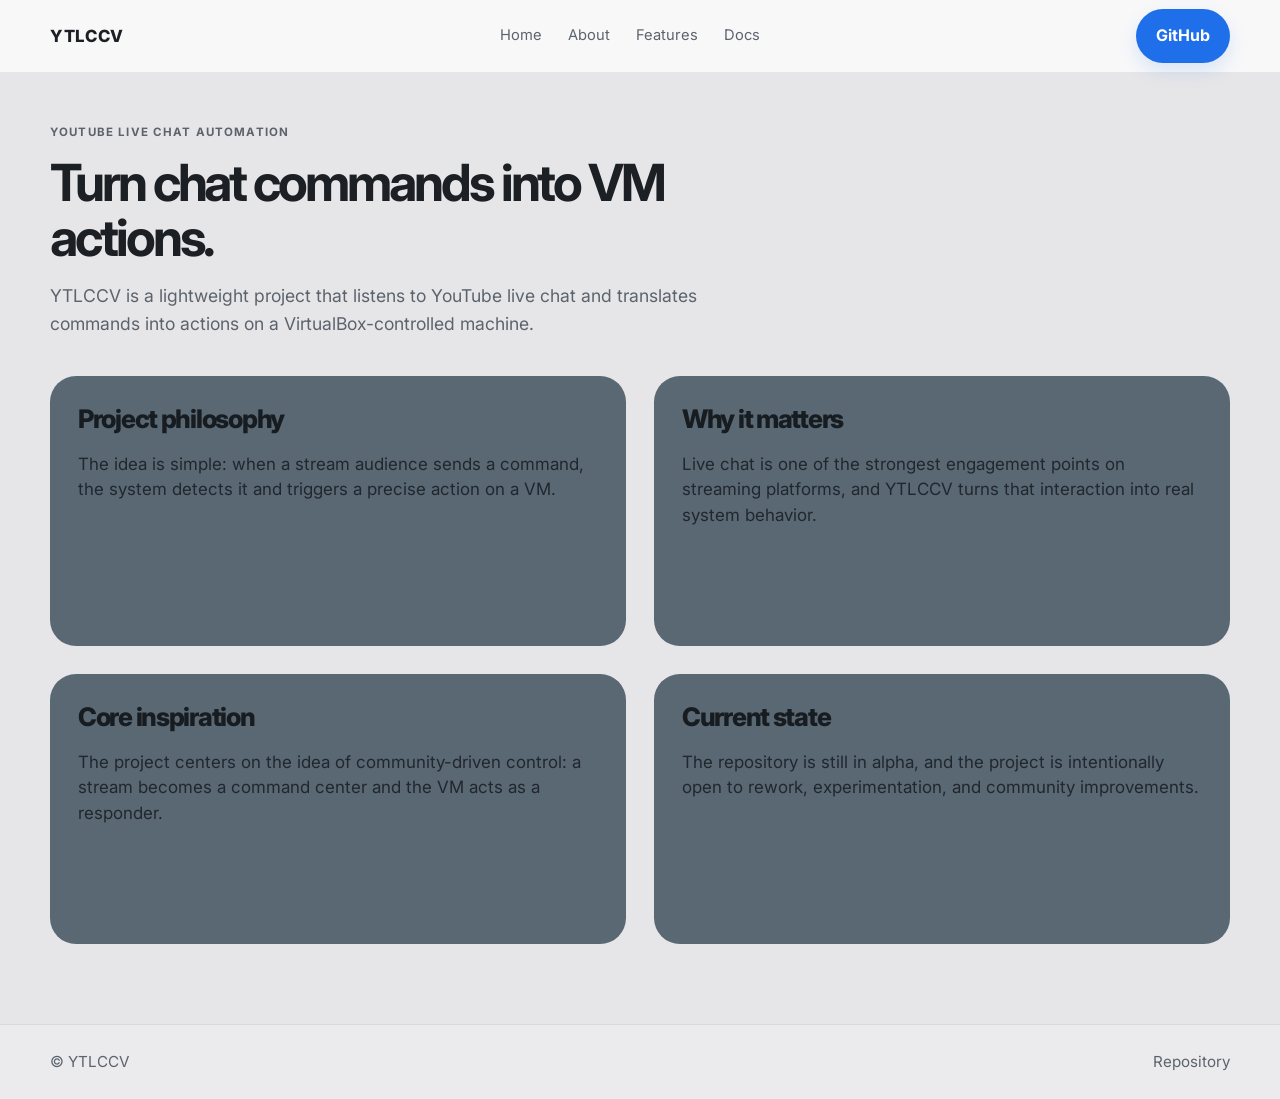
==== index.html @ c284165e "Creating base website structure with HTML, CSS, and JavaScript files." ====
<!DOCTYPE html>
<html lang="en">
  <head>
    <meta charset="UTF-8" />
    <meta name="viewport" content="width=device-width, initial-scale=1.0" />
    <meta name="description" content="YTLCCV turns YouTube live chat commands into actions on a VirtualBox-powered virtual machine." />
    <title>YTLCCV</title>
    <link rel="preconnect" href="https://fonts.googleapis.com" />
    <link rel="preconnect" href="https://fonts.gstatic.com" crossorigin />
    <link href="https://fonts.googleapis.com/css2?family=Inter:wght@400;500;600;700;800&display=swap" rel="stylesheet" />
    <link rel="stylesheet" href="styles.css" />
  </head>
  <body>
    <header class="site-header">
      <div class="container nav">
        <div class="brand">YTLCCV</div>
        <nav class="nav-links" aria-label="Main navigation">
          <a href="index.html">Home</a>
          <a href="about.html">About</a>
          <a href="features.html">Features</a>
          <a href="docs.html">Docs</a>
        </nav>
        <a class="button button-primary" href="https://github.com/devffin/youtube-live-chat-commands-to-virtualbox-control" target="_blank" rel="noreferrer">GitHub</a>
      </div>
    </header>

    <main class="page-shell">
      <section class="container intro-block">
        <p class="eyebrow">YouTube live chat automation</p>
        <h1>Turn chat commands into VM actions.</h1>
        <p class="lead">
          YTLCCV is a lightweight project that listens to YouTube live chat and translates commands into actions on a VirtualBox-controlled machine.
        </p>
      </section>

      <section class="container card-grid" aria-label="Project overview">
        <article class="feature-card">
          <h3>Project philosophy</h3>
          <p>
            The idea is simple: when a stream audience sends a command, the system detects it and triggers a precise action on a VM.
          </p>
        </article>

        <article class="feature-card">
          <h3>Why it matters</h3>
          <p>
            Live chat is one of the strongest engagement points on streaming platforms, and YTLCCV turns that interaction into real system behavior.
          </p>
        </article>

        <article class="feature-card">
          <h3>Core inspiration</h3>
          <p>
            The project centers on the idea of community-driven control: a stream becomes a command center and the VM acts as a responder.
          </p>
        </article>

        <article class="feature-card">
          <h3>Current state</h3>
          <p>
            The repository is still in alpha, and the project is intentionally open to rework, experimentation, and community improvements.
          </p>
        </article>
      </section>
    </main>

    <footer class="site-footer">
      <div class="container footer-inner">
        <p>© <span id="year"></span> YTLCCV</p>
        <a href="https://github.com/devffin/youtube-live-chat-commands-to-virtualbox-control" target="_blank" rel="noreferrer">Repository</a>
      </div>
    </footer>

    <script src="script.js"></script>
  </body>
</html>
---- styles.css ----
:root {
  --bg: #e6e6e8;
  --bg-soft: #f1f2f4;
  --surface: #fafafa;
  --card: #5a6874;
  --card-text: rgba(18, 23, 27, 0.94);
  --text: #1c1f23;
  --muted: #5c636d;
  --line: rgba(15, 23, 42, 0.08);
  --primary: #1f6feb;
  --primary-strong: #185ed0;
  --shadow: 0 12px 24px rgba(17, 24, 39, 0.06);
}

* {
  box-sizing: border-box;
}

html {
  scroll-behavior: smooth;
}

body {
  margin: 0;
  font-family: "Inter", sans-serif;
  background: var(--bg);
  color: var(--text);
  line-height: 1.6;
}

a {
  color: inherit;
  text-decoration: none;
}

img {
  display: block;
  max-width: 100%;
}

.container {
  width: min(1180px, calc(100% - 32px));
  margin: 0 auto;
}

.site-header {
  position: sticky;
  top: 0;
  z-index: 5;
  background: rgba(255, 255, 255, 0.72);
  border-bottom: 1px solid var(--line);
  backdrop-filter: blur(10px);
}

.muted-header {
  background: rgba(255, 255, 255, 0.74);
}

.nav {
  display: flex;
  align-items: center;
  justify-content: space-between;
  min-height: 72px;
  gap: 20px;
}

.brand {
  font-weight: 800;
  font-size: 1.05rem;
  letter-spacing: 0.04em;
}

.nav-links {
  display: flex;
  align-items: center;
  gap: 26px;
  color: var(--muted);
  font-size: 0.92rem;
}

.nav-links a:hover,
.nav-links a:focus-visible {
  color: var(--text);
}

.button {
  display: inline-flex;
  align-items: center;
  justify-content: center;
  border-radius: 999px;
  padding: 0.8rem 1.2rem;
  border: 1px solid transparent;
  font-weight: 700;
  transition: transform 0.2s ease;
}

.button:hover,
.button:focus-visible {
  transform: translateY(-1px);
}

.button-primary {
  background: var(--primary);
  color: #fff;
  box-shadow: 0 8px 18px rgba(31, 111, 235, 0.15);
}

.page-shell {
  padding: 42px 0 80px;
}

.intro-block {
  padding: 8px 0 18px;
}

.eyebrow {
  margin: 0 0 14px;
  color: var(--muted);
  text-transform: uppercase;
  letter-spacing: 0.1em;
  font-size: 0.72rem;
  font-weight: 700;
}

h1 {
  margin: 0;
  font-size: clamp(2.3rem, 4vw, 3.8rem);
  line-height: 1.06;
  letter-spacing: -0.06em;
  max-width: 760px;
}

.lead {
  margin: 18px 0 0;
  max-width: 740px;
  color: var(--muted);
  font-size: 1.1rem;
}

.card-grid,
.about-grid {
  display: grid;
  grid-template-columns: repeat(2, minmax(0, 1fr));
  gap: 28px 28px;
  margin-top: 20px;
}

.feature-card {
  background: var(--card);
  border-radius: 26px;
  min-height: 270px;
  padding: 28px 28px 22px;
  box-shadow: none;
  display: flex;
  flex-direction: column;
  justify-content: flex-start;
}

.feature-card-strong {
  min-height: 300px;
}

.feature-card h3 {
  margin: 0 0 18px;
  font-size: clamp(1.6rem, 2vw, 2rem);
  line-height: 1.15;
  letter-spacing: -0.05em;
  color: var(--card-text);
  font-weight: 800;
}

.feature-card p {
  margin: 0;
  color: rgba(18, 23, 27, 0.8);
  font-size: 1.06rem;
  line-height: 1.5;
}

.site-footer {
  border-top: 1px solid var(--line);
  background: rgba(255, 255, 255, 0.2);
}

.footer-inner {
  min-height: 74px;
  display: flex;
  align-items: center;
  justify-content: space-between;
  gap: 16px;
  color: var(--muted);
  font-size: 0.95rem;
}

@media (max-width: 820px) {
  .nav {
    flex-wrap: wrap;
    justify-content: center;
    padding: 18px 0;
  }

  .nav-links {
    order: 3;
    width: 100%;
    justify-content: center;
    flex-wrap: wrap;
  }

  .card-grid,
  .about-grid {
    grid-template-columns: 1fr;
  }

  .feature-card {
    min-height: initial;
  }

  .footer-inner {
    flex-direction: column;
    justify-content: center;
    padding: 18px 0;
  }
}
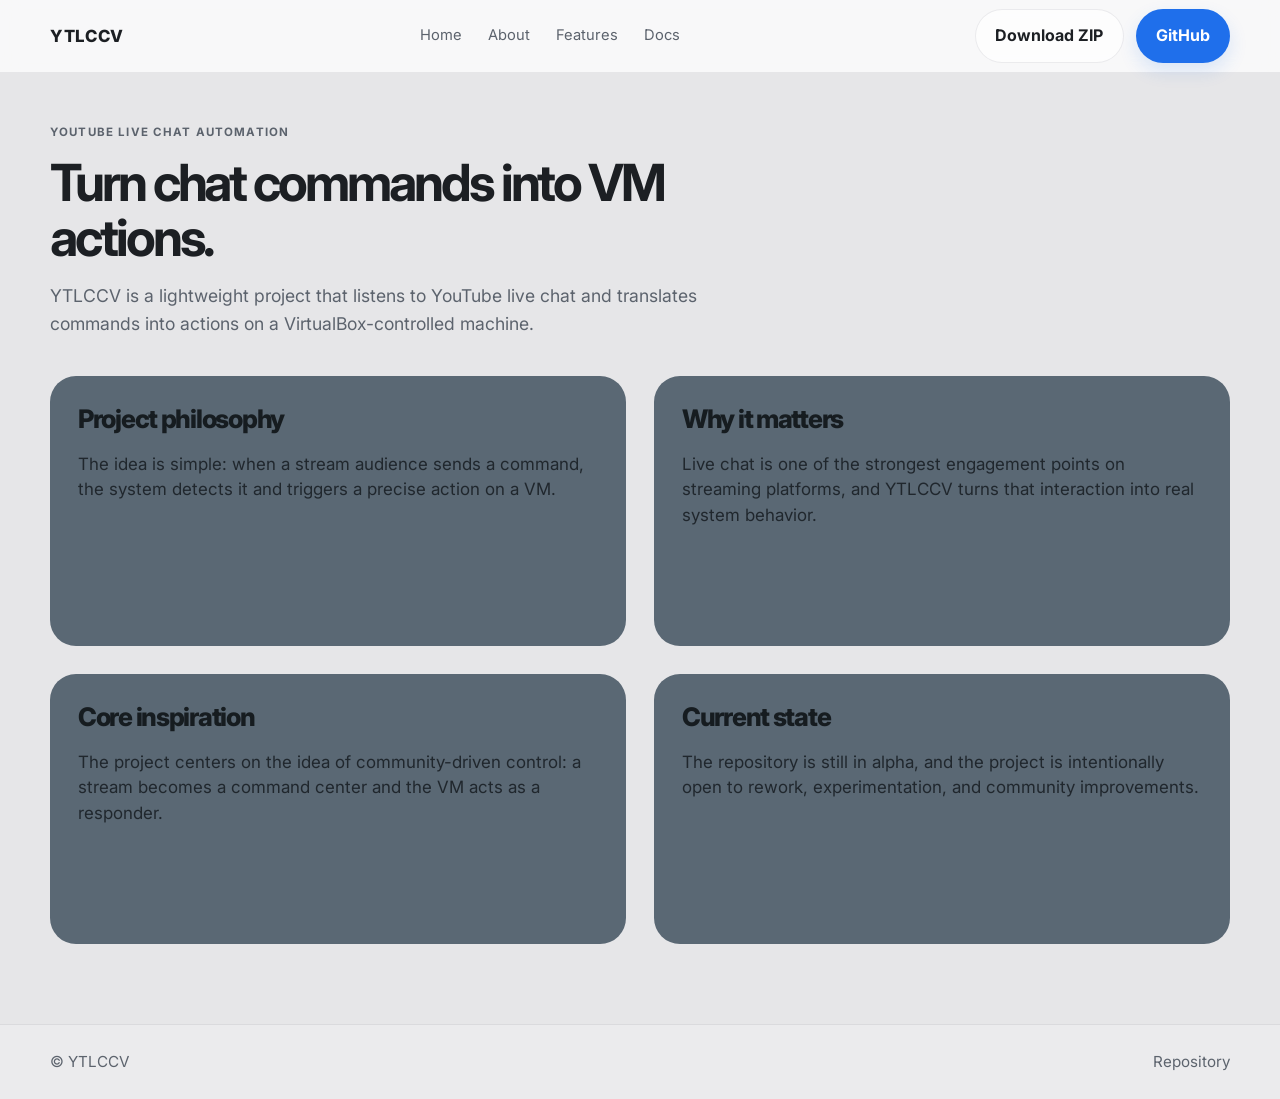
==== commit f70035b4: "Added a button to download the zip file of the project." ====
--- a/index.html
+++ b/index.html
@@ -20,7 +20,10 @@
           <a href="features.html">Features</a>
           <a href="docs.html">Docs</a>
         </nav>
-        <a class="button button-primary" href="https://github.com/devffin/youtube-live-chat-commands-to-virtualbox-control" target="_blank" rel="noreferrer">GitHub</a>
+        <div class="header-actions">
+          <a class="button button-secondary" href="https://github.com/devffin/youtube-live-chat-commands-to-virtualbox-control/archive/refs/heads/main.zip" download="ytlccv-source.zip" target="_blank" rel="noreferrer">Download ZIP</a>
+          <a class="button button-primary" href="https://github.com/devffin/youtube-live-chat-commands-to-virtualbox-control" target="_blank" rel="noreferrer">GitHub</a>
+        </div>
       </div>
     </header>
 
--- a/styles.css
+++ b/styles.css
@@ -99,10 +99,22 @@
   transform: translateY(-1px);
 }
 
+.header-actions {
+  display: flex;
+  align-items: center;
+  gap: 12px;
+}
+
 .button-primary {
   background: var(--primary);
   color: #fff;
   box-shadow: 0 8px 18px rgba(31, 111, 235, 0.15);
+}
+
+.button-secondary {
+  background: rgba(255, 255, 255, 0.7);
+  color: var(--text);
+  border-color: var(--line);
 }
 
 .page-shell {
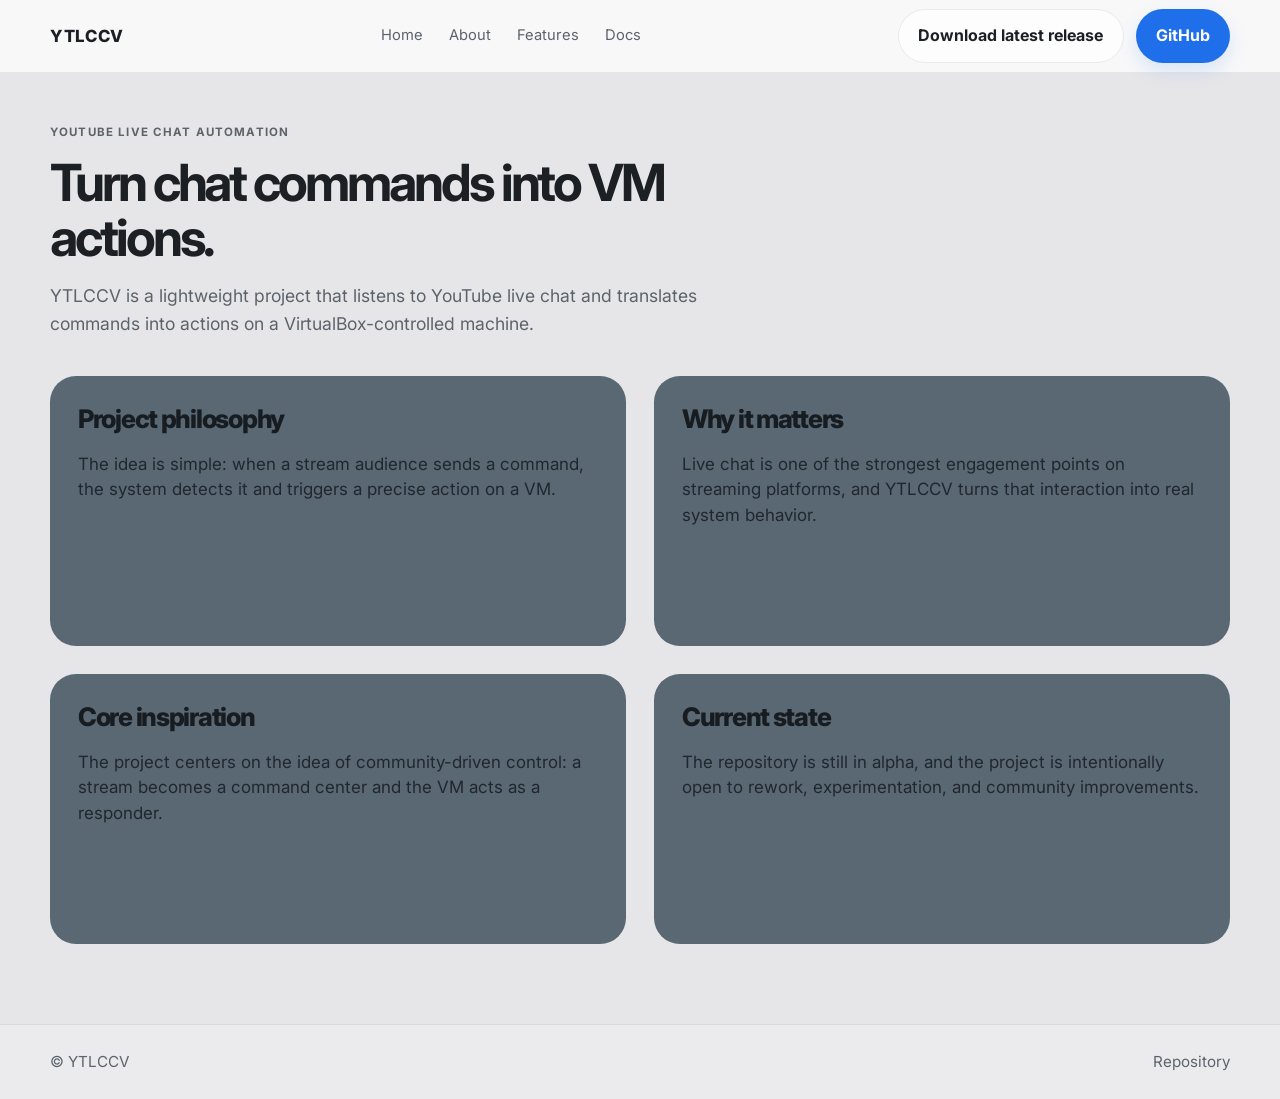
==== commit d0e66cef: "Make function properly download latest release instead of main branch zip file." ====
--- a/index.html
+++ b/index.html
@@ -21,7 +21,7 @@
           <a href="docs.html">Docs</a>
         </nav>
         <div class="header-actions">
-          <a class="button button-secondary" href="https://github.com/devffin/youtube-live-chat-commands-to-virtualbox-control/archive/refs/heads/main.zip" download="ytlccv-source.zip" target="_blank" rel="noreferrer">Download ZIP</a>
+          <a class="button button-secondary" href="https://github.com/devffin/youtube-live-chat-commands-to-virtualbox-control/archive/refs/tags/v0.1.1.zip" download="ytlccv-v0.1.1-source.zip" target="_blank" rel="noreferrer">Download latest release</a>
           <a class="button button-primary" href="https://github.com/devffin/youtube-live-chat-commands-to-virtualbox-control" target="_blank" rel="noreferrer">GitHub</a>
         </div>
       </div>
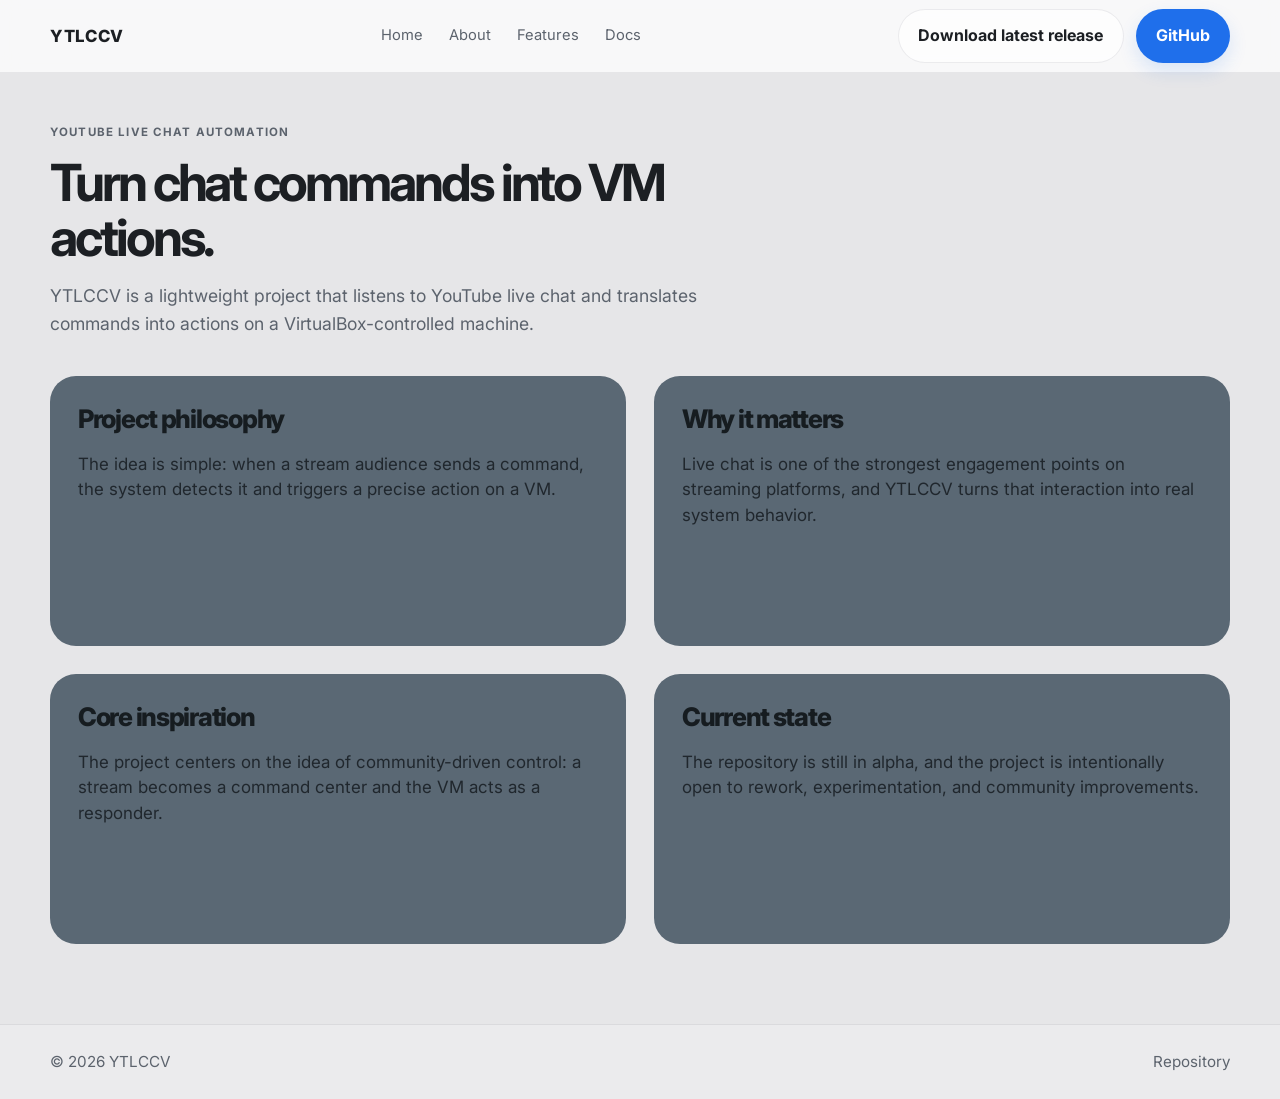
==== commit 30f929b9: "Modified download.html to update the PowerShell command for downloading the script. The new command " ====
--- a/index.html
+++ b/index.html
@@ -21,7 +21,7 @@
           <a href="docs.html">Docs</a>
         </nav>
         <div class="header-actions">
-          <a class="button button-secondary" href="https://github.com/devffin/youtube-live-chat-commands-to-virtualbox-control/archive/refs/tags/v0.1.1.zip" download="ytlccv-v0.1.1-source.zip" target="_blank" rel="noreferrer">Download latest release</a>
+          <a class="button button-secondary" href="download.html">Download latest release</a>
           <a class="button button-primary" href="https://github.com/devffin/youtube-live-chat-commands-to-virtualbox-control" target="_blank" rel="noreferrer">GitHub</a>
         </div>
       </div>
--- a/styles.css
+++ b/styles.css
@@ -149,6 +149,58 @@
   font-size: 1.1rem;
 }
 
+.download-panel {
+  margin-top: 28px;
+  overflow: hidden;
+  border-radius: 18px;
+  background: #20252b;
+  color: #f4f6f8;
+  box-shadow: var(--shadow);
+}
+
+.command-header {
+  display: flex;
+  align-items: center;
+  justify-content: space-between;
+  gap: 16px;
+  padding: 14px 18px;
+  border-bottom: 1px solid rgba(255, 255, 255, 0.12);
+  color: #b8c0c9;
+  font-size: 0.85rem;
+  font-weight: 700;
+}
+
+.copy-button {
+  border: 1px solid rgba(255, 255, 255, 0.2);
+  border-radius: 6px;
+  padding: 0.45rem 0.7rem;
+  background: transparent;
+  color: #f4f6f8;
+  cursor: pointer;
+  font: inherit;
+}
+
+.copy-button:hover,
+.copy-button:focus-visible {
+  background: rgba(255, 255, 255, 0.1);
+}
+
+.download-panel pre {
+  margin: 0;
+  overflow-x: auto;
+  padding: 24px 18px 10px;
+  font: 0.94rem/1.7 "SFMono-Regular", Consolas, "Liberation Mono", monospace;
+  white-space: pre-wrap;
+  overflow-wrap: anywhere;
+}
+
+.command-note {
+  margin: 0;
+  padding: 0 18px 20px;
+  color: #aeb7c1;
+  font-size: 0.9rem;
+}
+
 .card-grid,
 .about-grid {
   display: grid;
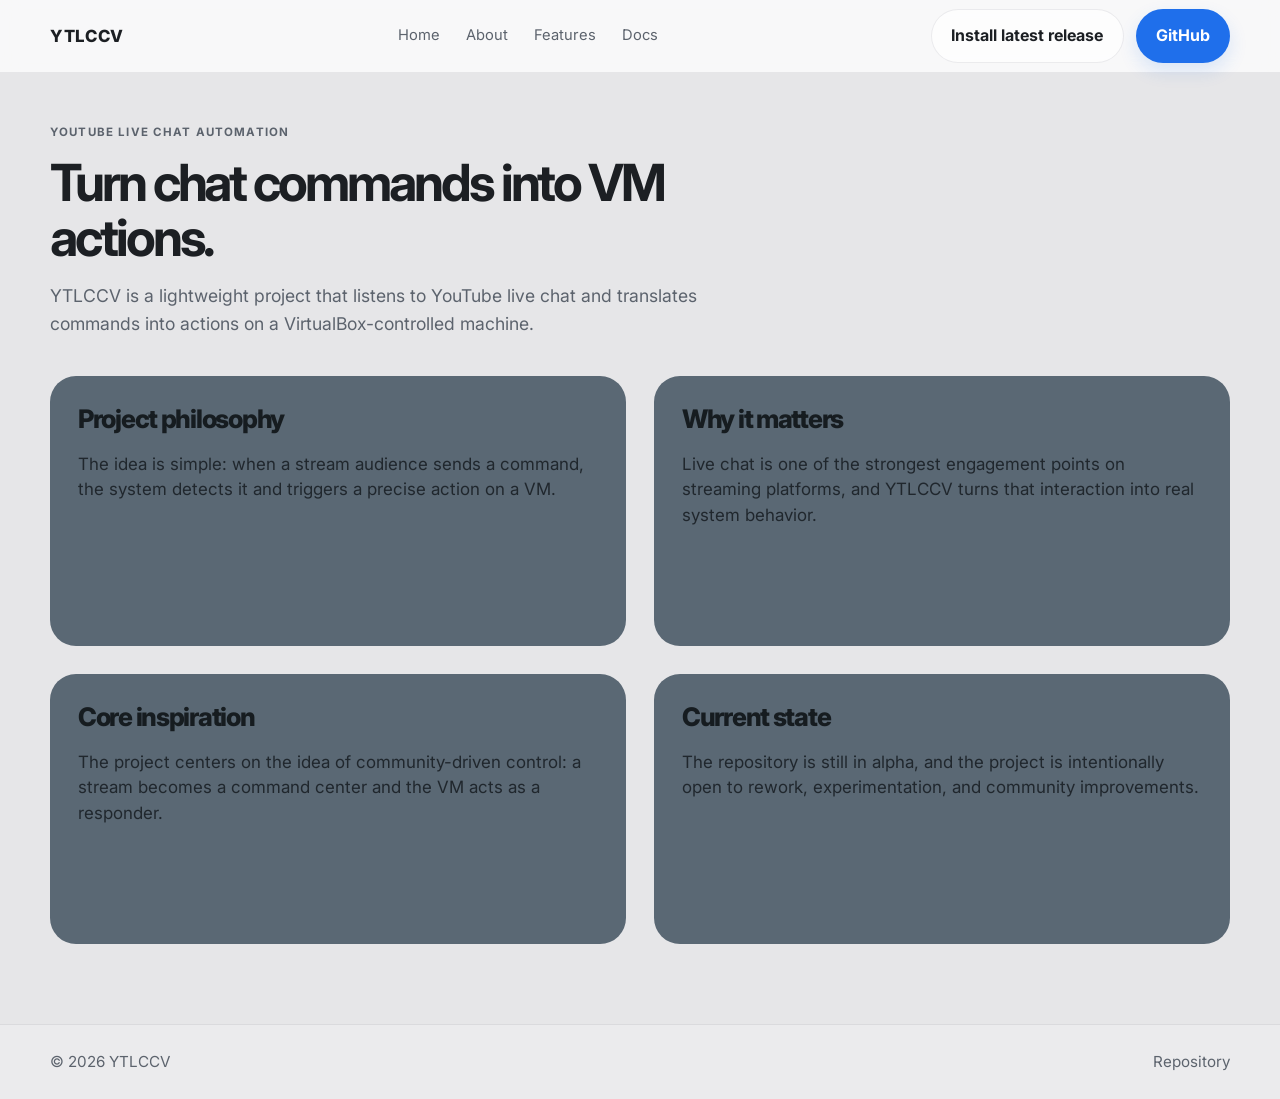
==== commit 0f2659c9: "Replaced "Download latest release" with "Install latest release" in the header actions of index.html" ====
--- a/index.html
+++ b/index.html
@@ -21,7 +21,7 @@
           <a href="docs.html">Docs</a>
         </nav>
         <div class="header-actions">
-          <a class="button button-secondary" href="download.html">Download latest release</a>
+          <a class="button button-secondary" href="download.html">Install latest release</a>
           <a class="button button-primary" href="https://github.com/devffin/youtube-live-chat-commands-to-virtualbox-control" target="_blank" rel="noreferrer">GitHub</a>
         </div>
       </div>
